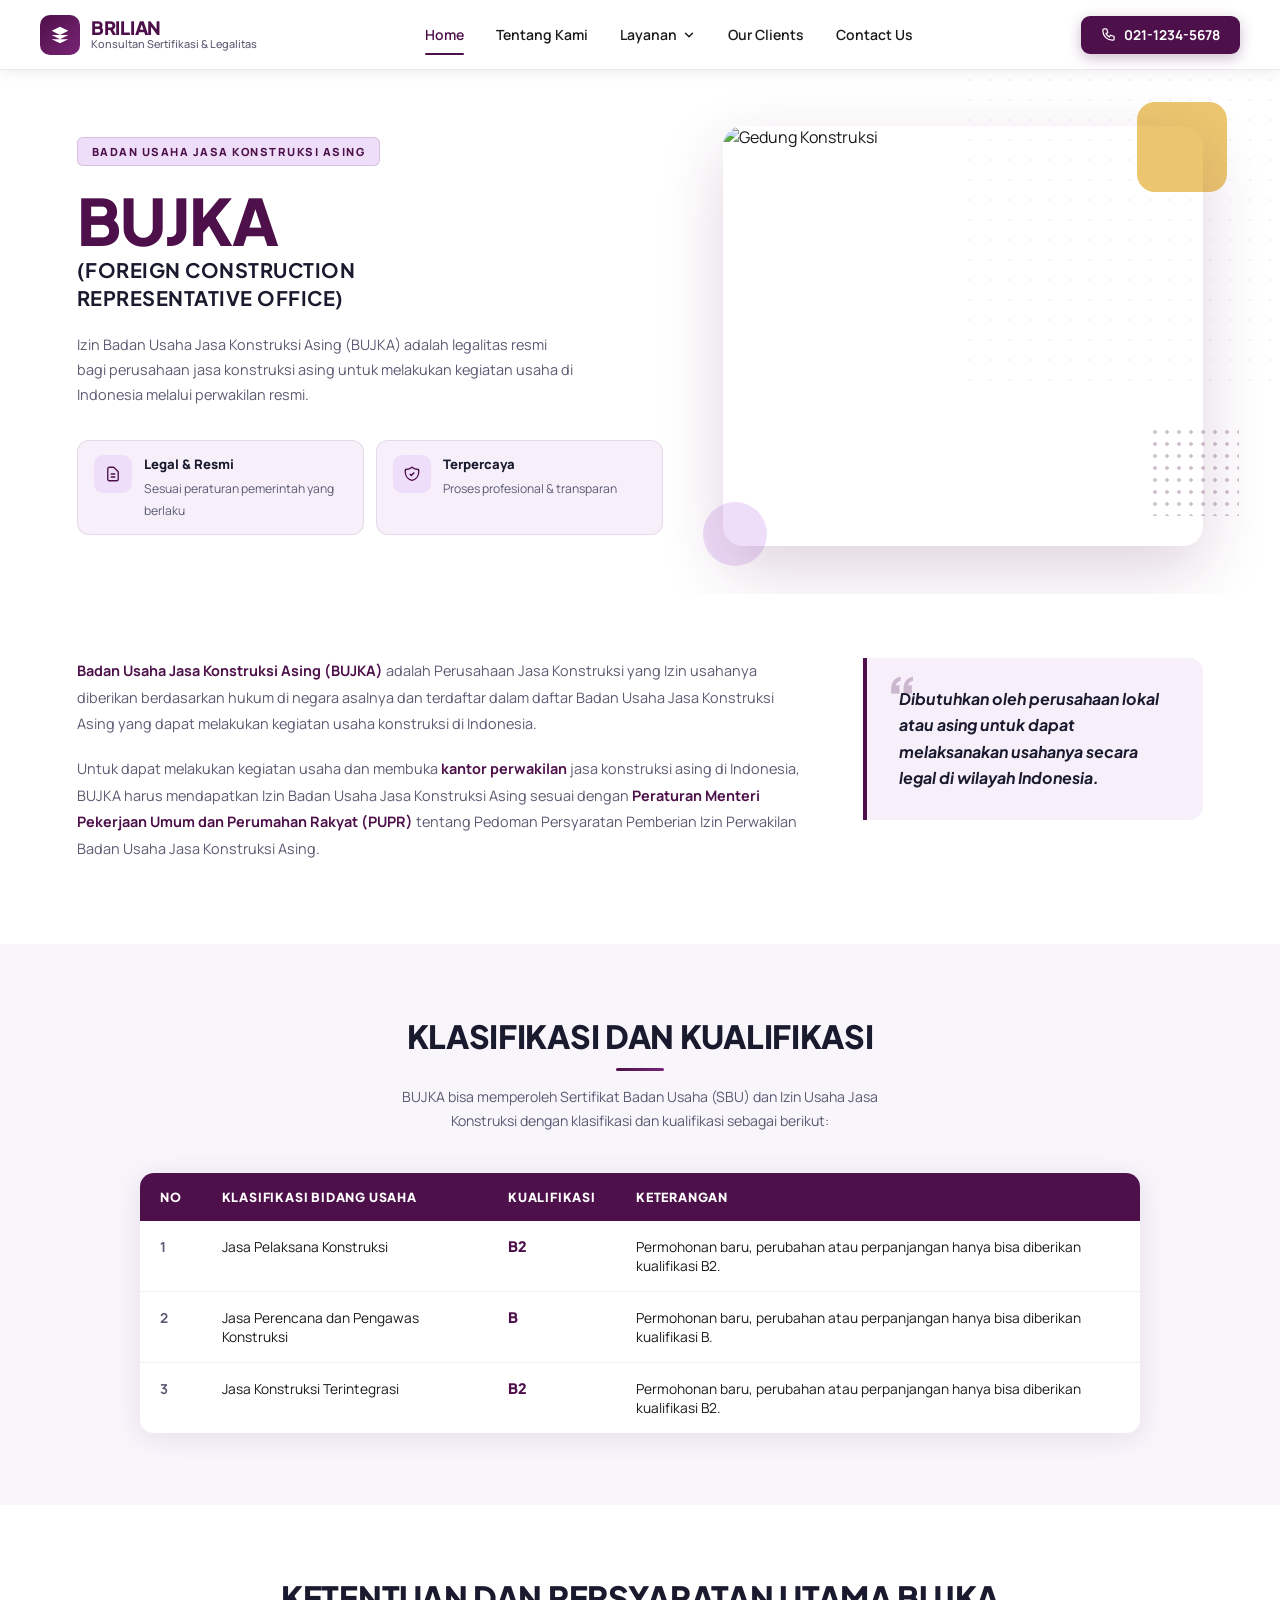
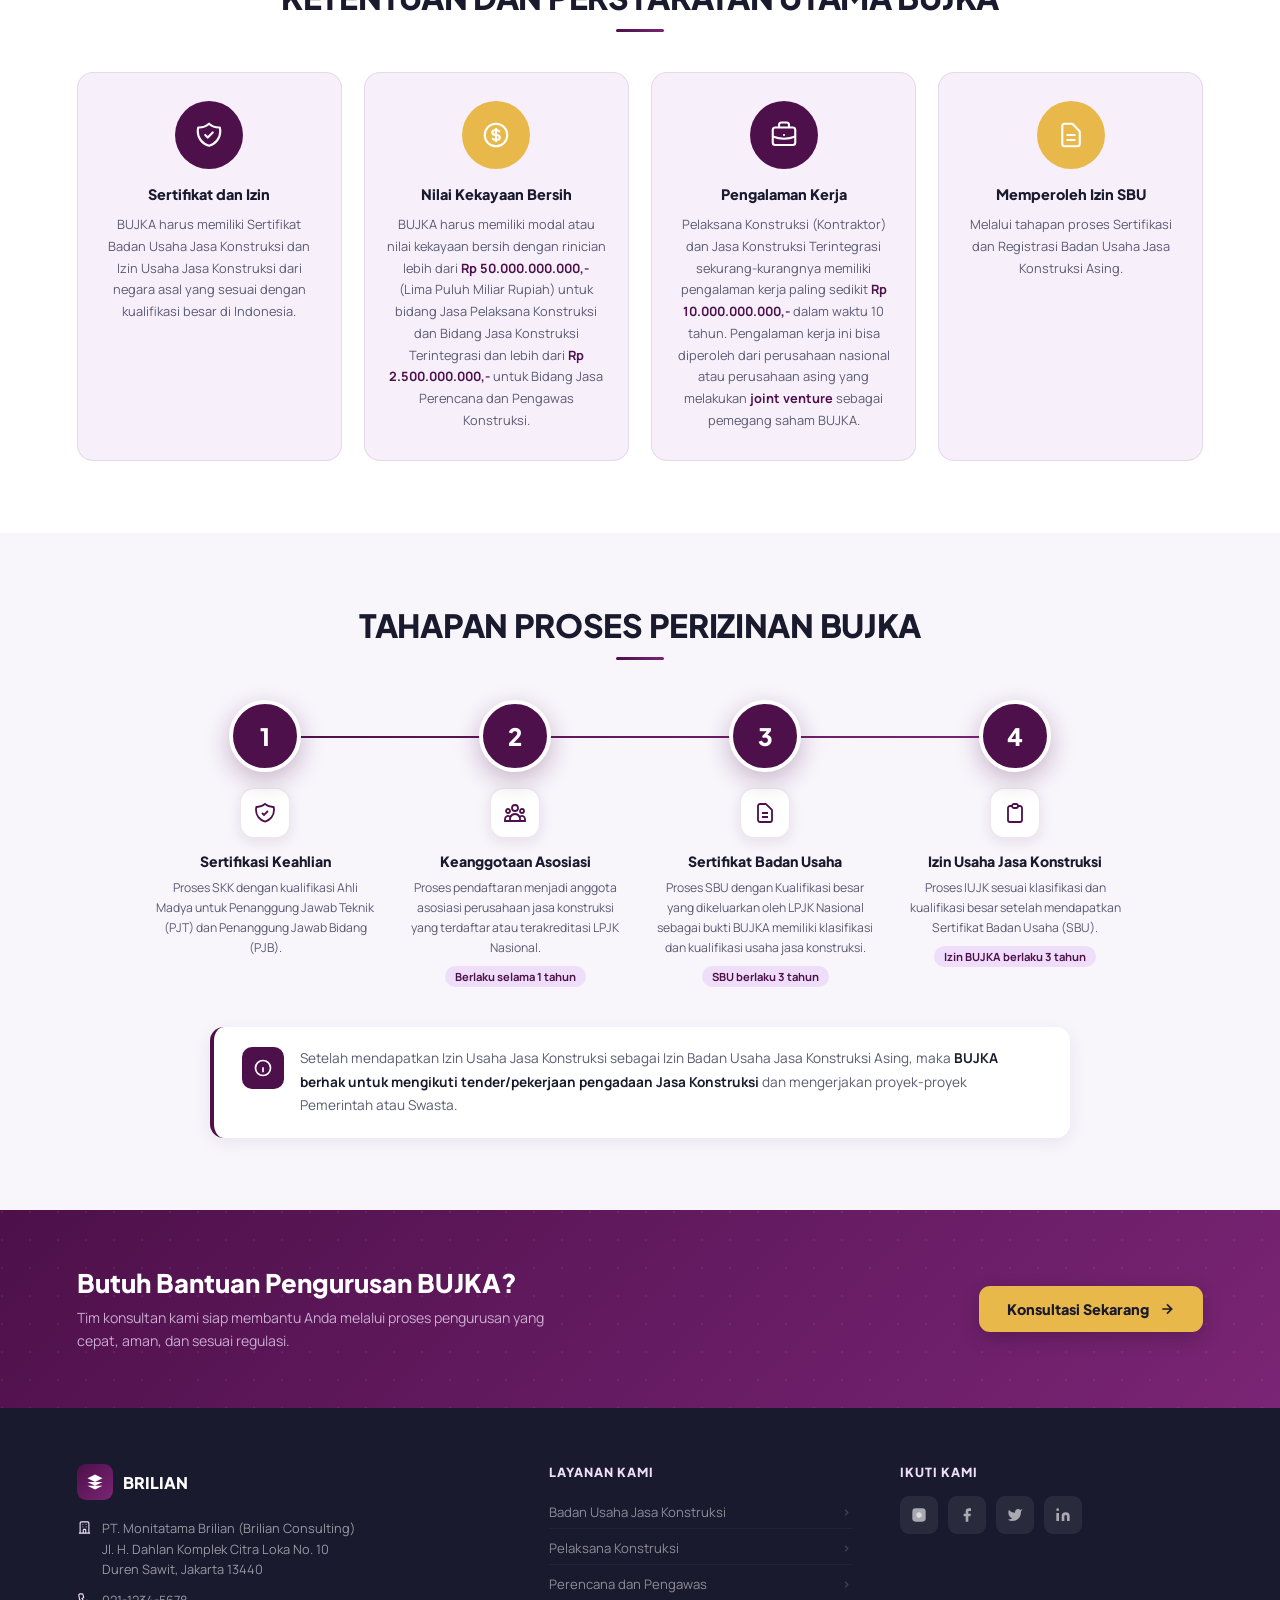
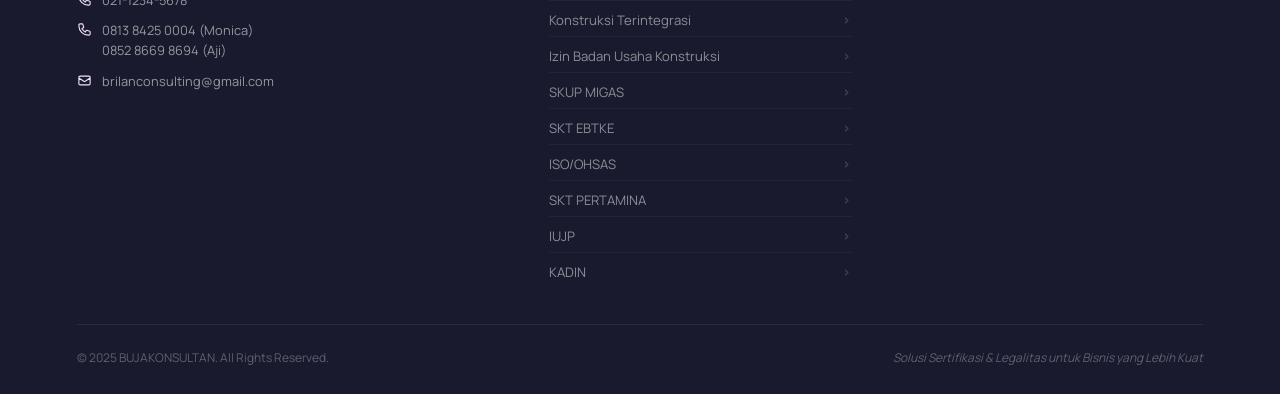
==== bujka.html @ ce4dc4f2 "update project" ====
<!DOCTYPE html>
<html lang="id">
<head>
<meta charset="UTF-8">
<meta name="viewport" content="width=device-width, initial-scale=1.0">
<title>BUJKA - Badan Usaha Jasa Konstruksi Asing | BRILIAN Consulting</title>
<link href="https://fonts.googleapis.com/css2?family=Plus+Jakarta+Sans:wght@400;500;600;700;800;900&family=Manrope:wght@400;500;600;700&display=swap" rel="stylesheet">
<style>
/* ══════════════════════════════════
   VARIABLES
══════════════════════════════════ */
:root {
  --p:        #4D104A;   /* primary dark purple */
  --p-mid:    #7A2575;
  --p-light:  #EFDEF9;
  --p-pale:   #F7F0FB;
  --gold:     #E8B84B;
  --gold-pale:#FBF3DC;
  --cream:    #FFF9EF;
  --white:    #FFFFFF;
  --dark:     #1A1535;
  --text:     #2D2D3D;
  --text-s:   #5A5A72;
  --border:   rgba(77,16,74,0.1);
  --bg:       #F8F5FB;
}

* { margin:0; padding:0; box-sizing:border-box; }
html { scroll-behavior:smooth; }
body {
  font-family: 'Manrope', sans-serif;
  color: var(--text);
  background: var(--white);
  overflow-x: hidden;
  padding-top: 70px;
}

/* ══════════════════════════════════
   BREADCRUMB
══════════════════════════════════ */
.breadcrumb {
  background: var(--bg);
  padding: 14px 6%;
  border-bottom: 1px solid var(--border);
}
.breadcrumb-inner {
  max-width: 1160px; margin: 0 auto;
  display: flex; align-items: center; gap: 8px;
  font-size: 0.8rem; font-weight: 600; color: var(--text-s);
}
.breadcrumb-inner a { color: var(--text-s); text-decoration: none; transition: color .2s; }
.breadcrumb-inner a:hover { color: var(--p); }
.breadcrumb-inner .bc-sep { opacity: .4; }
.breadcrumb-inner .bc-cur { color: var(--p); }
.breadcrumb-inner .bc-home svg {
  width:14px; height:14px; fill:none; stroke:currentColor; stroke-width:2;
  vertical-align:middle; margin-bottom:1px;
}

/* ══════════════════════════════════
   HERO
══════════════════════════════════ */
.hero {
  background: var(--white);
  padding: 56px 6% 48px;
  position: relative; overflow: hidden;
}

/* dot grid decoration */
.hero::before {
  content:'';
  position:absolute; top:0; right:0;
  width:320px; height:320px;
  background-image: radial-gradient(circle, var(--p-light) 1.5px, transparent 0);
  background-size: 20px 20px;
  opacity: .55;
  pointer-events:none;
}

.hero-inner {
  max-width: 1160px; margin: 0 auto;
  display: grid; grid-template-columns: 1fr 480px; gap: 60px; align-items: center;
}

/* LEFT */
.hero-left { animation: fadeUp .7s ease .1s both; }

.hero-badge {
  display: inline-flex; align-items: center; gap: 8px;
  background: var(--p-light); color: var(--p);
  padding: 6px 14px; border-radius: 6px;
  font-size: 0.7rem; font-weight: 800; letter-spacing: 1.5px;
  text-transform: uppercase; margin-bottom: 22px;
  border: 1px solid rgba(77,16,74,.15);
}

.hero-title {
  font-family: 'Plus Jakarta Sans', sans-serif;
  font-size: clamp(2.8rem, 5vw, 4rem);
  font-weight: 900;
  color: var(--p);
  line-height: 1;
  letter-spacing: -1px;
  margin-bottom: 4px;
}

.hero-subtitle {
  font-family: 'Plus Jakarta Sans', sans-serif;
  font-size: clamp(1rem, 2vw, 1.25rem);
  font-weight: 700;
  color: var(--dark);
  text-transform: uppercase;
  letter-spacing: .5px;
  line-height: 1.4;
  margin-bottom: 20px;
}

.hero-desc {
  color: var(--text-s);
  font-size: .9rem; line-height: 1.75;
  max-width: 500px; margin-bottom: 32px;
}

.hero-feats {
  display: grid; grid-template-columns: 1fr 1fr; gap: 12px;
}

.hero-feat {
  display: flex; align-items: flex-start; gap: 12px;
  background: var(--p-pale);
  border: 1px solid var(--border);
  border-radius: 12px;
  padding: 14px 16px;
}
.hero-feat-ico {
  width: 38px; height: 38px; flex-shrink: 0;
  background: var(--p-light); border-radius: 9px;
  display: flex; align-items: center; justify-content: center;
}
.hero-feat-ico svg { width:18px; height:18px; fill:none; stroke:var(--p); stroke-width:1.8; }
.hero-feat strong { display:block; font-size:.82rem; font-weight:800; color:var(--dark); margin-bottom:3px; }
.hero-feat span { font-size:.76rem; color:var(--text-s); line-height:1.5; }

/* RIGHT IMAGE */
.hero-right {
  position: relative;
  animation: fadeUp .7s ease .25s both;
}

.hero-img-wrap {
  border-radius: 20px; overflow: hidden;
  box-shadow: 0 24px 64px rgba(77,16,74,.18);
  position: relative; z-index: 1;
}
.hero-img-wrap img { width:100%; height:420px; object-fit:cover; display:block; }

/* decorative shapes */
.hero-deco-1 {
  position:absolute; top:-24px; right:-24px; z-index:0;
  width:90px; height:90px;
  background: var(--gold);
  border-radius: 18px;
  opacity:.8;
  animation: float1 5s ease-in-out infinite;
}
.hero-deco-2 {
  position:absolute; bottom:-20px; left:-20px; z-index:0;
  width:64px; height:64px;
  background: var(--p-light);
  border-radius: 50%;
  animation: float1 6s ease-in-out infinite .8s;
}
.hero-deco-dots {
  position:absolute; bottom:30px; right:-36px; z-index:2;
  width:90px; height:90px;
  background-image: radial-gradient(circle, var(--p) 2px, transparent 0);
  background-size:12px 12px;
  opacity:.25;
}

@keyframes float1 { 0%,100%{transform:translateY(0) rotate(0deg);} 50%{transform:translateY(-10px) rotate(4deg);} }
@keyframes fadeUp { from{opacity:0;transform:translateY(28px);} to{opacity:1;transform:translateY(0);} }

/* ══════════════════════════════════
   DESKRIPSI SECTION
══════════════════════════════════ */
.desc-section {
  background: var(--white);
  padding: 64px 6%;
}

.desc-inner {
  max-width: 1160px; margin: 0 auto;
  display: grid; grid-template-columns: 1fr 340px; gap: 60px; align-items: start;
}

.desc-text p { color:var(--text-s); font-size:.9rem; line-height:1.85; margin-bottom:18px; }
.desc-text p strong { color:var(--p); font-weight:700; }

.desc-quote {
  background: var(--p-pale);
  border-left: 4px solid var(--p);
  border-radius: 0 14px 14px 0;
  padding: 28px 28px 28px 32px;
  position: relative;
}
.desc-quote::before {
  content: '\201C';
  position: absolute; top:10px; left:18px;
  font-size:3.5rem; line-height:1;
  color: var(--p); opacity:.25;
  font-family:'Plus Jakarta Sans', sans-serif; font-weight:900;
}
.desc-quote p {
  font-family:'Plus Jakarta Sans', sans-serif;
  font-size:1rem; font-weight:700; color:var(--dark); line-height:1.65;
  font-style:italic;
}

/* ══════════════════════════════════
   TABLE SECTION
══════════════════════════════════ */
.table-section {
  background: var(--bg);
  padding: 72px 6%;
}

.section-head {
  text-align:center; margin-bottom:40px;
}
.section-head h2 {
  font-family:'Plus Jakarta Sans', sans-serif;
  font-size:clamp(1.5rem,3vw,2rem); font-weight:900;
  color:var(--dark); letter-spacing:-.3px; margin-bottom:12px;
}
.section-head .s-line {
  width:48px; height:3px;
  background:linear-gradient(to right, var(--p), var(--p-mid));
  border-radius:2px; margin:0 auto 14px;
}
.section-head p { color:var(--text-s); font-size:.88rem; line-height:1.7; max-width:540px; margin:0 auto; }

.table-wrap {
  max-width: 1000px; margin: 0 auto;
  border-radius: 14px; overflow: hidden;
  box-shadow: 0 4px 28px rgba(77,16,74,.1);
}

table { width:100%; border-collapse:collapse; background:white; }
thead tr { background: var(--p); }
thead th {
  padding:16px 20px; text-align:left;
  font-family:'Plus Jakarta Sans', sans-serif;
  font-size:.78rem; font-weight:800;
  color:white; letter-spacing:.8px; text-transform:uppercase;
}
tbody tr { border-bottom:1px solid rgba(77,16,74,.06); }
tbody tr:last-child { border-bottom:none; }
tbody tr:hover { background: var(--p-pale); }
tbody td { padding:16px 20px; font-size:.86rem; color:var(--text); vertical-align:top; }
tbody td:first-child { font-weight:700; color:var(--text-s); width:50px; }
tbody td:nth-child(3) {
  font-family:'Plus Jakarta Sans', sans-serif;
  font-weight:800; color:var(--p); font-size:.9rem;
}

/* ══════════════════════════════════
   KETENTUAN CARDS
══════════════════════════════════ */
.ketentuan-section {
  background: var(--white);
  padding: 72px 6%;
}

.ket-grid {
  max-width: 1160px; margin: 40px auto 0;
  display: grid; grid-template-columns: repeat(4,1fr); gap: 22px;
}

.ket-card {
  background: var(--p-pale);
  border: 1px solid var(--border);
  border-radius: 16px;
  padding: 28px 22px;
  text-align: center;
  transition: all .3s;
}
.ket-card:hover { transform:translateY(-6px); box-shadow:0 16px 40px rgba(77,16,74,.12); border-color:var(--p); }

.ket-ico-wrap {
  width: 68px; height: 68px; margin: 0 auto 16px;
  border-radius: 50%;
  display: flex; align-items: center; justify-content: center;
}
.ket-ico-wrap.purple { background: var(--p); }
.ket-ico-wrap.gold   { background: var(--gold); }
.ket-ico-wrap svg { width:30px; height:30px; fill:none; stroke:white; stroke-width:1.7; stroke-linecap:round; stroke-linejoin:round; }

.ket-card h3 {
  font-family:'Plus Jakarta Sans', sans-serif;
  font-size:.9rem; font-weight:800; color:var(--dark); margin-bottom:10px; line-height:1.3;
}
.ket-card p { font-size:.8rem; color:var(--text-s); line-height:1.7; }
.ket-card strong { color:var(--p); }

/* ══════════════════════════════════
   PROSES / STEPS
══════════════════════════════════ */
.proses-section {
  background: var(--bg);
  padding: 72px 6%;
}

.steps-wrap {
  max-width: 1000px; margin: 40px auto 0;
  display: grid; grid-template-columns: repeat(4,1fr); gap: 0;
  position: relative;
}

/* connector line */
.steps-wrap::before {
  content:'';
  position:absolute;
  top:36px; left:12.5%; right:12.5%;
  height:2px;
  background: linear-gradient(to right, var(--p) 0%, var(--p-mid) 100%);
  z-index:0;
}

.step {
  text-align:center; padding:0 16px;
  position:relative; z-index:1;
}

.step-num {
  width:72px; height:72px; margin:0 auto 16px;
  border-radius:50%;
  background: var(--p);
  display:flex; align-items:center; justify-content:center;
  font-family:'Plus Jakarta Sans', sans-serif;
  font-size:1.5rem; font-weight:900; color:white;
  box-shadow:0 8px 24px rgba(77,16,74,.28);
  border:4px solid white;
  position:relative;
}

.step-ico {
  width:50px; height:50px; margin:0 auto 14px;
  background:white;
  border-radius:14px;
  display:flex; align-items:center; justify-content:center;
  box-shadow:0 4px 14px rgba(77,16,74,.1);
  border:1px solid var(--border);
}
.step-ico svg { width:24px; height:24px; fill:none; stroke:var(--p); stroke-width:1.8; }

.step h3 {
  font-family:'Plus Jakarta Sans', sans-serif;
  font-size:.88rem; font-weight:800; color:var(--dark); margin-bottom:8px;
}
.step p { font-size:.76rem; color:var(--text-s); line-height:1.65; }
.step .step-dur {
  display:inline-block; margin-top:8px;
  background:var(--p-light); color:var(--p);
  padding:3px 10px; border-radius:20px;
  font-size:.7rem; font-weight:700;
}

/* result note */
.proses-note {
  max-width:860px; margin:40px auto 0;
  background:white;
  border-radius:14px;
  padding:20px 28px;
  display:flex; align-items:flex-start; gap:16px;
  border-left:4px solid var(--p);
  box-shadow:0 4px 18px rgba(77,16,74,.07);
}
.proses-note-ico {
  width:42px; height:42px; flex-shrink:0;
  background:var(--p); border-radius:10px;
  display:flex; align-items:center; justify-content:center;
}
.proses-note-ico svg { width:20px; height:20px; fill:none; stroke:white; stroke-width:2; }
.proses-note p { font-size:.85rem; color:var(--text-s); line-height:1.75; }
.proses-note p strong { color:var(--dark); font-weight:700; }

/* ══════════════════════════════════
   CTA BANNER
══════════════════════════════════ */
.cta-section {
  background: linear-gradient(135deg, var(--p) 0%, var(--p-mid) 100%);
  padding: 56px 6%;
  position:relative; overflow:hidden;
}
.cta-section::before {
  content:''; position:absolute; inset:0;
  background-image:radial-gradient(circle at 2px 2px, rgba(255,255,255,.06) 1px, transparent 0);
  background-size:28px 28px;
  pointer-events:none;
}
.cta-inner {
  max-width:1160px; margin:0 auto;
  display:flex; align-items:center; justify-content:space-between; gap:32px;
  position:relative; z-index:1;
}
.cta-text h2 {
  font-family:'Plus Jakarta Sans', sans-serif;
  font-size:clamp(1.2rem,2.5vw,1.6rem); font-weight:900;
  color:white; margin-bottom:8px;
}
.cta-text p { color:rgba(239,222,249,.75); font-size:.88rem; line-height:1.6; max-width:500px; }
.cta-btn {
  display:inline-flex; align-items:center; gap:10px; flex-shrink:0;
  background:var(--gold); color:var(--dark);
  padding:14px 28px; border-radius:11px;
  font-family:'Plus Jakarta Sans', sans-serif;
  font-weight:800; font-size:.9rem;
  box-shadow:0 6px 20px rgba(0,0,0,.2);
  text-decoration:none;
  transition:all .25s;
  white-space:nowrap;
}
.cta-btn svg { width:16px; height:16px; fill:none; stroke:currentColor; stroke-width:2.5; }
.cta-btn:hover { transform:translateY(-2px); box-shadow:0 10px 28px rgba(0,0,0,.28); }

/* ══════════════════════════════════
   FOOTER
══════════════════════════════════ */
footer {
  background: var(--dark);
  padding: 56px 6% 28px;
}
.footer-inner {
  max-width:1160px; margin:0 auto;
  display:grid; grid-template-columns:1.4fr 1fr 1fr; gap:48px;
  padding-bottom:36px;
  border-bottom:1px solid rgba(255,255,255,.08);
}

.ft-brand {}
.ft-brand .ft-logo {
  display:flex; align-items:center; gap:10px;
  text-decoration:none; margin-bottom:18px;
}
.ft-logo-ico {
  width:36px; height:36px;
  background:linear-gradient(135deg, var(--p), var(--p-mid));
  border-radius:9px; display:flex; align-items:center; justify-content:center;
}
.ft-logo-ico svg { width:18px; height:18px; fill:white; }
.ft-logo-name { font-family:'Plus Jakarta Sans', sans-serif; font-weight:800; font-size:1rem; color:white; }

.ft-contact { display:flex; flex-direction:column; gap:10px; }
.ft-contact-item { display:flex; align-items:flex-start; gap:10px; }
.ft-contact-item svg { width:15px; height:15px; fill:none; stroke:var(--p-light); stroke-width:1.8; flex-shrink:0; margin-top:2px; }
.ft-contact-item span { color:rgba(255,255,255,.55); font-size:.8rem; line-height:1.6; }

.ft-col h4 {
  font-family:'Plus Jakarta Sans', sans-serif;
  font-size:.78rem; font-weight:800; color:var(--p-light);
  text-transform:uppercase; letter-spacing:1px; margin-bottom:16px;
}
.ft-links { display:flex; flex-direction:column; gap:3px; }
.ft-links a {
  display:flex; align-items:center; justify-content:space-between;
  padding:7px 0; color:rgba(255,255,255,.5);
  text-decoration:none; font-size:.82rem;
  border-bottom:1px solid rgba(255,255,255,.04);
  transition:color .18s;
}
.ft-links a:last-child { border-bottom:none; }
.ft-links a:hover { color:var(--p-light); }
.ft-links a svg { width:11px; height:11px; fill:none; stroke:currentColor; stroke-width:2.5; opacity:.35; }

.ft-social { display:flex; gap:10px; margin-top:16px; }
.ft-social a {
  width:38px; height:38px; border-radius:9px;
  background:rgba(255,255,255,.07);
  display:flex; align-items:center; justify-content:center;
  text-decoration:none; transition:background .2s;
}
.ft-social a:hover { background:var(--p); }
.ft-social a svg { width:16px; height:16px; fill:rgba(255,255,255,.6); }

.footer-bottom {
  max-width:1160px; margin:24px auto 0;
  display:flex; align-items:center; justify-content:space-between; gap:16px;
}
.footer-bottom p { color:rgba(255,255,255,.3); font-size:.75rem; }
.footer-bottom span { color:rgba(255,255,255,.3); font-size:.75rem; font-style:italic; }

/* ══════════════════════════════════
   SCROLL REVEAL
══════════════════════════════════ */
.reveal {
  opacity:0; transform:translateY(24px);
  transition:all .7s cubic-bezier(.22,1,.36,1);
}
.reveal.visible { opacity:1; transform:translateY(0); }
.rv-d1 { transition-delay:.1s; }
.rv-d2 { transition-delay:.2s; }
.rv-d3 { transition-delay:.3s; }
.rv-d4 { transition-delay:.4s; }

/* ══════════════════════════════════
   RESPONSIVE
══════════════════════════════════ */
@media (max-width:1024px) {
  .hero-inner { grid-template-columns:1fr 380px; gap:40px; }
  .ket-grid   { grid-template-columns:repeat(2,1fr); }
  .steps-wrap { grid-template-columns:repeat(2,1fr); gap:32px; }
  .steps-wrap::before { display:none; }
}

@media (max-width:768px) {
  body { padding-top:62px; }
  .hero-inner    { grid-template-columns:1fr; }
  .hero-right    { display:none; }
  .desc-inner    { grid-template-columns:1fr; }
  .cta-inner     { flex-direction:column; text-align:center; }
  .cta-text p    { max-width:100%; }
  .footer-inner  { grid-template-columns:1fr; gap:32px; }
  .footer-bottom { flex-direction:column; text-align:center; }
  thead th:last-child,
  tbody td:last-child { display:none; }
}

@media (max-width:540px) {
  .ket-grid    { grid-template-columns:1fr; }
  .steps-wrap  { grid-template-columns:1fr; }
  .hero-feats  { grid-template-columns:1fr; }
}
</style>
</head>
<body>

<!-- NAVBAR (injected) -->
<div id="navbar"></div>

<!-- ═══════════════════
     BREADCRUMB
═══════════════════ -->
<!-- <div class="breadcrumb">
  <div class="breadcrumb-inner">
    <a href="index.html" class="bc-home">
      <svg viewBox="0 0 24 24"><path d="M3 9l9-7 9 7v11a2 2 0 01-2 2H5a2 2 0 01-2-2z"/><polyline points="9,22 9,12 15,12 15,22"/></svg>
    </a>
    <span class="bc-sep">›</span>
    <a href="">Layanan</a>
    <span class="bc-sep">›</span>
    <span class="bc-cur">Bujka</span>
  </div>
</div> -->

<!-- ═══════════════════
     HERO
═══════════════════ -->
<section class="hero">
  <div class="hero-inner">
    <div class="hero-left">
      <div class="hero-badge">Badan Usaha Jasa Konstruksi Asing</div>
      <div class="hero-title">BUJKA</div>
      <div class="hero-subtitle">(Foreign Construction<br>Representative Office)</div>
      <p class="hero-desc">Izin Badan Usaha Jasa Konstruksi Asing (BUJKA) adalah legalitas resmi bagi perusahaan jasa konstruksi asing untuk melakukan kegiatan usaha di Indonesia melalui perwakilan resmi.</p>
      <div class="hero-feats">
        <div class="hero-feat">
          <div class="hero-feat-ico">
            <svg viewBox="0 0 24 24"><path d="M9 12h6m-6 4h6m2 5H7a2 2 0 01-2-2V5a2 2 0 012-2h5.586a1 1 0 01.707.293l5.414 5.414a1 1 0 01.293.707V19a2 2 0 01-2 2z"/></svg>
          </div>
          <div>
            <strong>Legal &amp; Resmi</strong>
            <span>Sesuai peraturan pemerintah yang berlaku</span>
          </div>
        </div>
        <div class="hero-feat">
          <div class="hero-feat-ico">
            <svg viewBox="0 0 24 24"><path d="M9 12l2 2 4-4m5.618-4.016A11.955 11.955 0 0112 2.944a11.955 11.955 0 01-8.618 3.04A12.02 12.02 0 003 9c0 5.591 3.824 10.29 9 11.622 5.176-1.332 9-6.03 9-11.622 0-1.042-.133-2.052-.382-3.016z"/></svg>
          </div>
          <div>
            <strong>Terpercaya</strong>
            <span>Proses profesional &amp; transparan</span>
          </div>
        </div>
      </div>
    </div>

    <div class="hero-right">
      <div class="hero-deco-1"></div>
      <div class="hero-deco-2"></div>
      <div class="hero-img-wrap">
        <img src="https://images.unsplash.com/photo-1486325212027-8081e485255e?w=900&auto=format&fit=crop&q=80" alt="Gedung Konstruksi">
      </div>
      <div class="hero-deco-dots"></div>
    </div>
  </div>
</section>

<!-- ═══════════════════
     DESKRIPSI
═══════════════════ -->
<section class="desc-section">
  <div class="desc-inner reveal">
    <div class="desc-text">
      <p><strong>Badan Usaha Jasa Konstruksi Asing (BUJKA)</strong> adalah Perusahaan Jasa Konstruksi yang Izin usahanya diberikan berdasarkan hukum di negara asalnya dan terdaftar dalam daftar Badan Usaha Jasa Konstruksi Asing yang dapat melakukan kegiatan usaha konstruksi di Indonesia.</p>
      <p>Untuk dapat melakukan kegiatan usaha dan membuka <strong>kantor perwakilan</strong> jasa konstruksi asing di Indonesia, BUJKA harus mendapatkan Izin Badan Usaha Jasa Konstruksi Asing sesuai dengan <strong>Peraturan Menteri Pekerjaan Umum dan Perumahan Rakyat (PUPR)</strong> tentang Pedoman Persyaratan Pemberian Izin Perwakilan Badan Usaha Jasa Konstruksi Asing.</p>
    </div>
    <div class="desc-quote reveal rv-d2">
      <p>Dibutuhkan oleh perusahaan lokal atau asing untuk dapat melaksanakan usahanya secara legal di wilayah Indonesia.</p>
    </div>
  </div>
</section>

<!-- ═══════════════════
     TABEL KLASIFIKASI
═══════════════════ -->
<section class="table-section">
  <div class="section-head reveal">
    <h2>KLASIFIKASI DAN KUALIFIKASI</h2>
    <div class="s-line"></div>
    <p>BUJKA bisa memperoleh Sertifikat Badan Usaha (SBU) dan Izin Usaha Jasa Konstruksi dengan klasifikasi dan kualifikasi sebagai berikut:</p>
  </div>
  <div class="table-wrap reveal rv-d1">
    <table>
      <thead>
        <tr>
          <th>No</th>
          <th>Klasifikasi Bidang Usaha</th>
          <th>Kualifikasi</th>
          <th>Keterangan</th>
        </tr>
      </thead>
      <tbody>
        <tr>
          <td>1</td>
          <td>Jasa Pelaksana Konstruksi</td>
          <td>B2</td>
          <td>Permohonan baru, perubahan atau perpanjangan hanya bisa diberikan kualifikasi B2.</td>
        </tr>
        <tr>
          <td>2</td>
          <td>Jasa Perencana dan Pengawas Konstruksi</td>
          <td>B</td>
          <td>Permohonan baru, perubahan atau perpanjangan hanya bisa diberikan kualifikasi B.</td>
        </tr>
        <tr>
          <td>3</td>
          <td>Jasa Konstruksi Terintegrasi</td>
          <td>B2</td>
          <td>Permohonan baru, perubahan atau perpanjangan hanya bisa diberikan kualifikasi B2.</td>
        </tr>
      </tbody>
    </table>
  </div>
</section>

<!-- ═══════════════════
     KETENTUAN
═══════════════════ -->
<section class="ketentuan-section">
  <div class="section-head reveal">
    <h2>KETENTUAN DAN PERSYARATAN UTAMA BUJKA</h2>
    <div class="s-line"></div>
  </div>
  <div class="ket-grid">
    <div class="ket-card reveal rv-d1">
      <div class="ket-ico-wrap purple">
        <svg viewBox="0 0 24 24"><path d="M9 12l2 2 4-4m5.618-4.016A11.955 11.955 0 0112 2.944a11.955 11.955 0 01-8.618 3.04A12.02 12.02 0 003 9c0 5.591 3.824 10.29 9 11.622 5.176-1.332 9-6.03 9-11.622 0-1.042-.133-2.052-.382-3.016z"/></svg>
      </div>
      <h3>Sertifikat dan Izin</h3>
      <p>BUJKA harus memiliki Sertifikat Badan Usaha Jasa Konstruksi dan Izin Usaha Jasa Konstruksi dari negara asal yang sesuai dengan kualifikasi besar di Indonesia.</p>
    </div>
    <div class="ket-card reveal rv-d2">
      <div class="ket-ico-wrap gold">
        <svg viewBox="0 0 24 24"><path d="M12 8c-1.657 0-3 .895-3 2s1.343 2 3 2 3 .895 3 2-1.343 2-3 2m0-8c1.11 0 2.08.402 2.599 1M12 8V7m0 1v8m0 0v1m0-1c-1.11 0-2.08-.402-2.599-1M21 12a9 9 0 11-18 0 9 9 0 0118 0z"/></svg>
      </div>
      <h3>Nilai Kekayaan Bersih</h3>
      <p>BUJKA harus memiliki modal atau nilai kekayaan bersih dengan rinician lebih dari <strong>Rp 50.000.000.000,-</strong> (Lima Puluh Miliar Rupiah) untuk bidang Jasa Pelaksana Konstruksi dan Bidang Jasa Konstruksi Terintegrasi dan lebih dari <strong>Rp 2.500.000.000,-</strong> untuk Bidang Jasa Perencana dan Pengawas Konstruksi.</p>
    </div>
    <div class="ket-card reveal rv-d3">
      <div class="ket-ico-wrap purple">
        <svg viewBox="0 0 24 24"><path d="M21 13.255A23.931 23.931 0 0112 15c-3.183 0-6.22-.62-9-1.745M16 6V4a2 2 0 00-2-2h-4a2 2 0 00-2 2v2m4 6h.01M5 20h14a2 2 0 002-2V8a2 2 0 00-2-2H5a2 2 0 00-2 2v10a2 2 0 002 2z"/></svg>
      </div>
      <h3>Pengalaman Kerja</h3>
      <p>Pelaksana Konstruksi (Kontraktor) dan Jasa Konstruksi Terintegrasi sekurang-kurangnya memiliki pengalaman kerja paling sedikit <strong>Rp 10.000.000.000,-</strong> dalam waktu 10 tahun. Pengalaman kerja ini bisa diperoleh dari perusahaan nasional atau perusahaan asing yang melakukan <strong>joint venture</strong> sebagai pemegang saham BUJKA.</p>
    </div>
    <div class="ket-card reveal rv-d4">
      <div class="ket-ico-wrap gold">
        <svg viewBox="0 0 24 24"><path d="M9 12h6m-6 4h6m2 5H7a2 2 0 01-2-2V5a2 2 0 012-2h5.586a1 1 0 01.707.293l5.414 5.414a1 1 0 01.293.707V19a2 2 0 01-2 2z"/></svg>
      </div>
      <h3>Memperoleh Izin SBU</h3>
      <p>Melalui tahapan proses Sertifikasi dan Registrasi Badan Usaha Jasa Konstruksi Asing.</p>
    </div>
  </div>
</section>

<!-- ═══════════════════
     TAHAPAN PROSES
═══════════════════ -->
<section class="proses-section">
  <div class="section-head reveal">
    <h2>TAHAPAN PROSES PERIZINAN BUJKA</h2>
    <div class="s-line"></div>
  </div>

  <div class="steps-wrap">
    <div class="step reveal rv-d1">
      <div class="step-num">1</div>
      <div class="step-ico">
        <svg viewBox="0 0 24 24"><path d="M9 12l2 2 4-4m5.618-4.016A11.955 11.955 0 0112 2.944a11.955 11.955 0 01-8.618 3.04A12.02 12.02 0 003 9c0 5.591 3.824 10.29 9 11.622 5.176-1.332 9-6.03 9-11.622 0-1.042-.133-2.052-.382-3.016z"/></svg>
      </div>
      <h3>Sertifikasi Keahlian</h3>
      <p>Proses SKK dengan kualifikasi Ahli Madya untuk Penanggung Jawab Teknik (PJT) dan Penanggung Jawab Bidang (PJB).</p>
    </div>
    <div class="step reveal rv-d2">
      <div class="step-num">2</div>
      <div class="step-ico">
        <svg viewBox="0 0 24 24"><path d="M17 20h5v-2a3 3 0 00-5.356-1.857M17 20H7m10 0v-2c0-.656-.126-1.283-.356-1.857M7 20H2v-2a3 3 0 015.356-1.857M7 20v-2c0-.656.126-1.283.356-1.857m0 0a5.002 5.002 0 019.288 0M15 7a3 3 0 11-6 0 3 3 0 016 0zm6 3a2 2 0 11-4 0 2 2 0 014 0zM7 10a2 2 0 11-4 0 2 2 0 014 0z"/></svg>
      </div>
      <h3>Keanggotaan Asosiasi</h3>
      <p>Proses pendaftaran menjadi anggota asosiasi perusahaan jasa konstruksi yang terdaftar atau terakreditasi LPJK Nasional.</p>
      <span class="step-dur">Berlaku selama 1 tahun</span>
    </div>
    <div class="step reveal rv-d3">
      <div class="step-num">3</div>
      <div class="step-ico">
        <svg viewBox="0 0 24 24"><path d="M9 12h6m-6 4h6m2 5H7a2 2 0 01-2-2V5a2 2 0 012-2h5.586a1 1 0 01.707.293l5.414 5.414a1 1 0 01.293.707V19a2 2 0 01-2 2z"/></svg>
      </div>
      <h3>Sertifikat Badan Usaha</h3>
      <p>Proses SBU dengan Kualifikasi besar yang dikeluarkan oleh LPJK Nasional sebagai bukti BUJKA memiliki klasifikasi dan kualifikasi usaha jasa konstruksi.</p>
      <span class="step-dur">SBU berlaku 3 tahun</span>
    </div>
    <div class="step reveal rv-d4">
      <div class="step-num">4</div>
      <div class="step-ico">
        <svg viewBox="0 0 24 24"><path d="M9 5H7a2 2 0 00-2 2v12a2 2 0 002 2h10a2 2 0 002-2V7a2 2 0 00-2-2h-2M9 5a2 2 0 002 2h2a2 2 0 002-2M9 5a2 2 0 012-2h2a2 2 0 012 2"/></svg>
      </div>
      <h3>Izin Usaha Jasa Konstruksi</h3>
      <p>Proses IUJK sesuai klasifikasi dan kualifikasi besar setelah mendapatkan Sertifikat Badan Usaha (SBU).</p>
      <span class="step-dur">Izin BUJKA berlaku 3 tahun</span>
    </div>
  </div>

  <div class="proses-note reveal">
    <div class="proses-note-ico">
      <svg viewBox="0 0 24 24"><path d="M13 16h-1v-4h-1m1-4h.01M21 12a9 9 0 11-18 0 9 9 0 0118 0z"/></svg>
    </div>
    <p>Setelah mendapatkan Izin Usaha Jasa Konstruksi sebagai Izin Badan Usaha Jasa Konstruksi Asing, maka <strong>BUJKA berhak untuk mengikuti tender/pekerjaan pengadaan Jasa Konstruksi</strong> dan mengerjakan proyek-proyek Pemerintah atau Swasta.</p>
  </div>
</section>

<!-- ═══════════════════
     CTA BANNER
═══════════════════ -->
<section class="cta-section">
  <div class="cta-inner">
    <div class="cta-text">
      <h2>Butuh Bantuan Pengurusan BUJKA?</h2>
      <p>Tim konsultan kami siap membantu Anda melalui proses pengurusan yang cepat, aman, dan sesuai regulasi.</p>
    </div>
    <a href="#" class="cta-btn">
      Konsultasi Sekarang
      <svg viewBox="0 0 24 24"><path d="M5 12h14M12 5l7 7-7 7"/></svg>
    </a>
  </div>
</section>

<!-- ═══════════════════
     FOOTER
═══════════════════ -->
<footer>
  <div class="footer-inner">

    <div class="ft-brand">
      <a href="index.html" class="ft-logo">
        <div class="ft-logo-ico">
          <svg viewBox="0 0 24 24"><path d="M12 2L2 7l10 5 10-5-10-5zM2 17l10 5 10-5M2 12l10 5 10-5"/></svg>
        </div>
        <span class="ft-logo-name">BRILIAN</span>
      </a>
      <div class="ft-contact">
        <div class="ft-contact-item">
          <svg viewBox="0 0 24 24"><path d="M19 21V5a2 2 0 00-2-2H7a2 2 0 00-2 2v16m14 0h2m-2 0h-5m-9 0H3m2 0h5M9 7h1m-1 4h1m4-4h1m-1 4h1m-5 10v-5a1 1 0 011-1h2a1 1 0 011 1v5m-4 0h4"/></svg>
          <span>PT. Monitatama Brilian (Brilian Consulting)<br>Jl. H. Dahlan Komplek Citra Loka No. 10<br>Duren Sawit, Jakarta 13440</span>
        </div>
        <div class="ft-contact-item">
          <svg viewBox="0 0 24 24"><path d="M3 5a2 2 0 012-2h3.28a1 1 0 01.948.684l1.498 4.493a1 1 0 01-.502 1.21l-2.257 1.13a11.042 11.042 0 005.516 5.516l1.13-2.257a1 1 0 011.21-.502l4.493 1.498a1 1 0 01.684.949V19a2 2 0 01-2 2h-1C9.716 21 3 14.284 3 6V5z"/></svg>
          <span>021-1234-5678</span>
        </div>
        <div class="ft-contact-item">
          <svg viewBox="0 0 24 24"><path d="M3 5a2 2 0 012-2h3.28a1 1 0 01.948.684l1.498 4.493a1 1 0 01-.502 1.21l-2.257 1.13a11.042 11.042 0 005.516 5.516l1.13-2.257a1 1 0 011.21-.502l4.493 1.498a1 1 0 01.684.949V19a2 2 0 01-2 2h-1C9.716 21 3 14.284 3 6V5z"/></svg>
          <span>0813 8425 0004 (Monica)<br>0852 8669 8694 (Aji)</span>
        </div>
        <div class="ft-contact-item">
          <svg viewBox="0 0 24 24"><path d="M3 8l7.89 5.26a2 2 0 002.22 0L21 8M5 19h14a2 2 0 002-2V7a2 2 0 00-2-2H5a2 2 0 00-2 2v10a2 2 0 002 2z"/></svg>
          <span>brilanconsulting@gmail.com</span>
        </div>
      </div>
    </div>

    <div class="ft-col">
      <h4>Layanan Kami</h4>
      <div class="ft-links">
        <a href="#">Badan Usaha Jasa Konstruksi <svg viewBox="0 0 24 24"><polyline points="9 18 15 12 9 6"/></svg></a>
        <a href="#">Pelaksana Konstruksi <svg viewBox="0 0 24 24"><polyline points="9 18 15 12 9 6"/></svg></a>
        <a href="#">Perencana dan Pengawas <svg viewBox="0 0 24 24"><polyline points="9 18 15 12 9 6"/></svg></a>
        <a href="#">Konstruksi Terintegrasi <svg viewBox="0 0 24 24"><polyline points="9 18 15 12 9 6"/></svg></a>
        <a href="#">Izin Badan Usaha Konstruksi <svg viewBox="0 0 24 24"><polyline points="9 18 15 12 9 6"/></svg></a>
        <a href="#">SKUP MIGAS <svg viewBox="0 0 24 24"><polyline points="9 18 15 12 9 6"/></svg></a>
        <a href="#">SKT EBTKE <svg viewBox="0 0 24 24"><polyline points="9 18 15 12 9 6"/></svg></a>
        <a href="#">ISO/OHSAS <svg viewBox="0 0 24 24"><polyline points="9 18 15 12 9 6"/></svg></a>
        <a href="#">SKT PERTAMINA <svg viewBox="0 0 24 24"><polyline points="9 18 15 12 9 6"/></svg></a>
        <a href="iujp.html">IUJP <svg viewBox="0 0 24 24"><polyline points="9 18 15 12 9 6"/></svg></a>
        <a href="#">KADIN <svg viewBox="0 0 24 24"><polyline points="9 18 15 12 9 6"/></svg></a>
      </div>
    </div>

    <div class="ft-col">
      <h4>Ikuti Kami</h4>
      <div class="ft-social">
        <!-- Instagram -->
        <a href="#" aria-label="Instagram">
          <svg viewBox="0 0 24 24"><rect x="2" y="2" width="20" height="20" rx="5" ry="5"/><path d="M16 11.37A4 4 0 1112.63 8 4 4 0 0116 11.37z"/><line x1="17.5" y1="6.5" x2="17.51" y2="6.5"/></svg>
        </a>
        <!-- Facebook -->
        <a href="#" aria-label="Facebook">
          <svg viewBox="0 0 24 24"><path d="M18 2h-3a5 5 0 00-5 5v3H7v4h3v8h4v-8h3l1-4h-4V7a1 1 0 011-1h3z"/></svg>
        </a>
        <!-- Twitter/X -->
        <a href="#" aria-label="Twitter">
          <svg viewBox="0 0 24 24"><path d="M23 3a10.9 10.9 0 01-3.14 1.53 4.48 4.48 0 00-7.86 3v1A10.66 10.66 0 013 4s-4 9 5 13a11.64 11.64 0 01-7 2c9 5 20 0 20-11.5a4.5 4.5 0 00-.08-.83A7.72 7.72 0 0023 3z"/></svg>
        </a>
        <!-- LinkedIn -->
        <a href="#" aria-label="LinkedIn">
          <svg viewBox="0 0 24 24"><path d="M16 8a6 6 0 016 6v7h-4v-7a2 2 0 00-2-2 2 2 0 00-2 2v7h-4v-7a6 6 0 016-6zM2 9h4v12H2z"/><circle cx="4" cy="4" r="2"/></svg>
        </a>
      </div>
    </div>

  </div>
  <div class="footer-bottom">
    <p>© 2025 BUJAKONSULTAN. All Rights Reserved.</p>
    <span>Solusi Sertifikasi &amp; Legalitas untuk Bisnis yang Lebih Kuat</span>
  </div>
</footer>

<script>
      fetch('navbar.html')
  .then(res => res.text())
  .then(data => {
    document.getElementById('navbar').innerHTML = data;

    // load JS setelah HTML masuk
    const script = document.createElement('script');
    script.src = 'navbar.js';

    script.onload = () => {
      initNavbar(); // jalanin setelah JS ready
    };

    document.body.appendChild(script);
  });
  
  /* scroll reveal */
  const io = new IntersectionObserver(entries => {
    entries.forEach(e => { if (e.isIntersecting) e.target.classList.add('visible'); });
  }, { threshold: 0.1 });
  document.querySelectorAll('.reveal').forEach(el => io.observe(el));

  /* inject navbar */
  (function () {
    var wrapper = document.getElementById('navbar');
    fetch('navbar.html')
      .then(r => r.text())
      .then(html => {
        var doc = new DOMParser().parseFromString(html, 'text/html');
        doc.querySelectorAll('style').forEach(s => document.head.appendChild(s.cloneNode(true)));
        var nav = doc.getElementById('bn-root');
        if (nav) wrapper.appendChild(nav);
        doc.querySelectorAll('script').forEach(s => {
          var ns = document.createElement('script');
          ns.textContent = s.textContent;
          document.body.appendChild(ns);
        });
      });
  })();
</script>

</body>
</html>
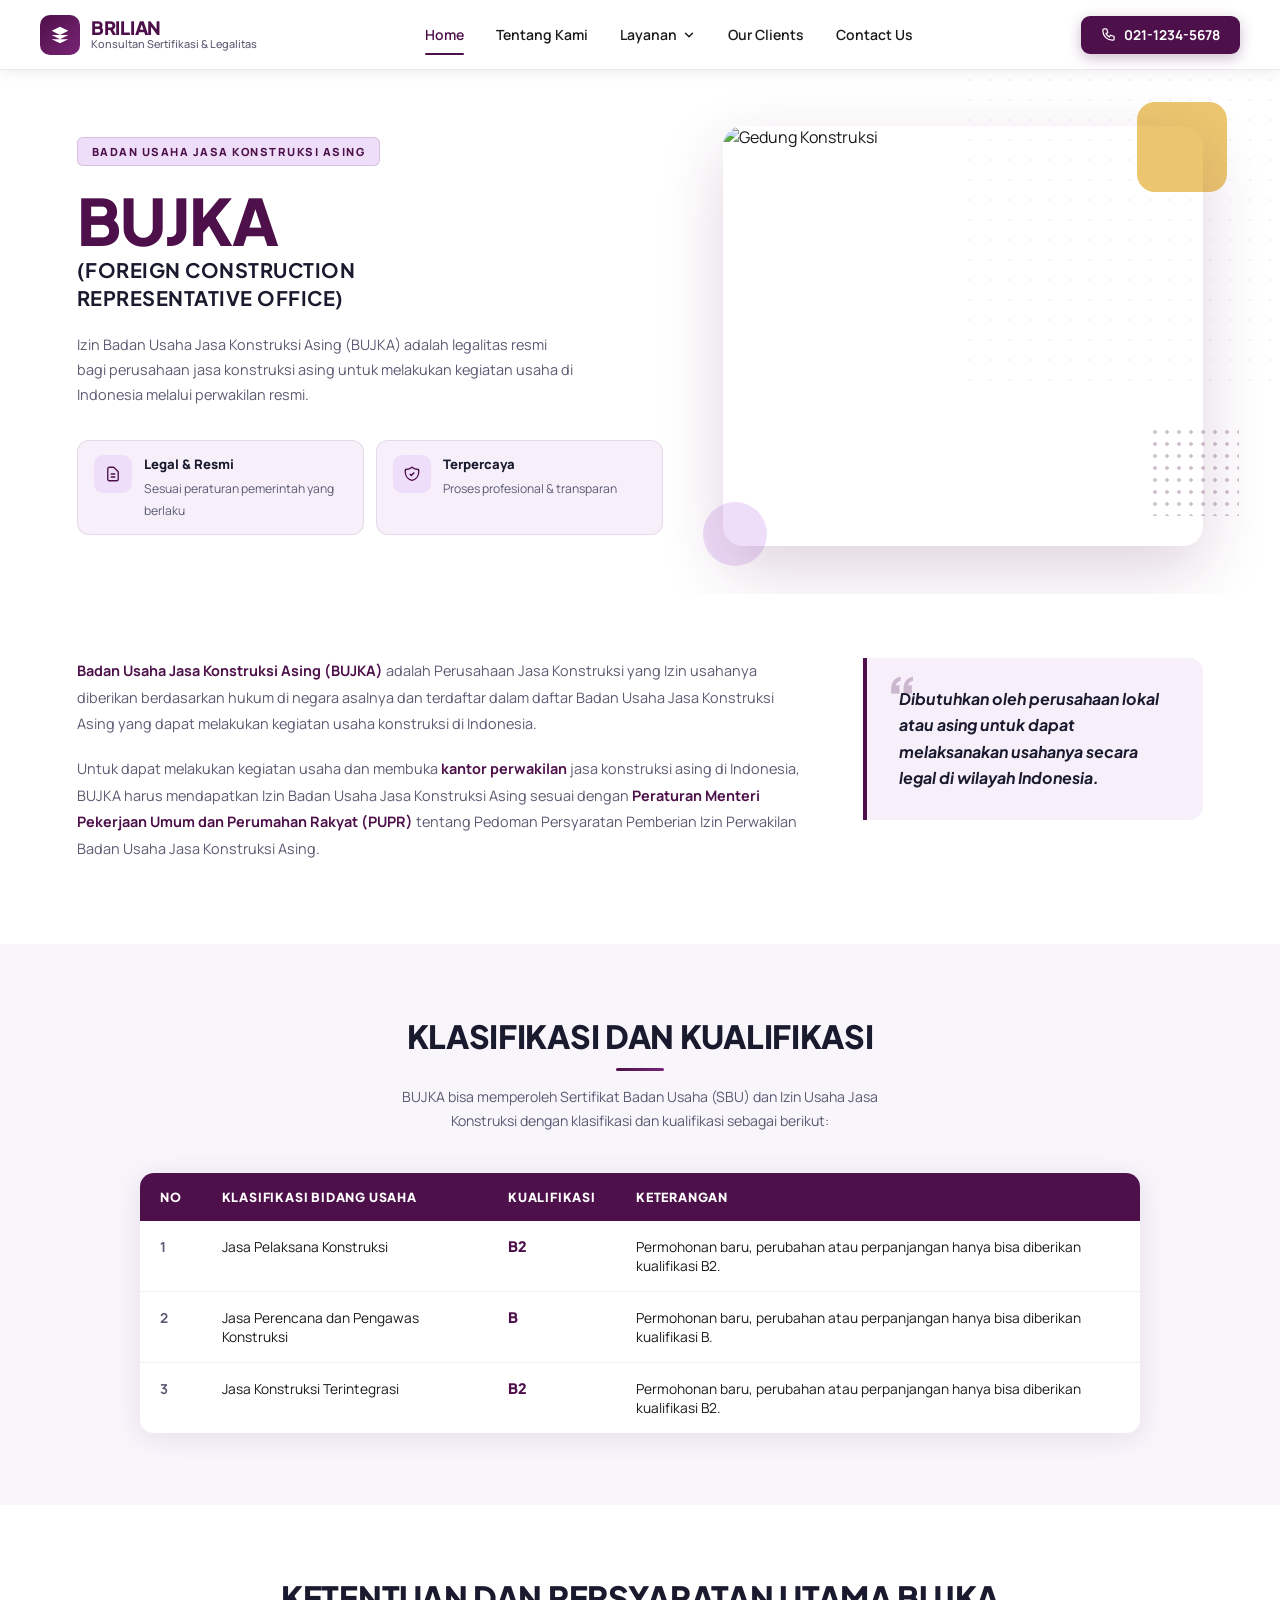
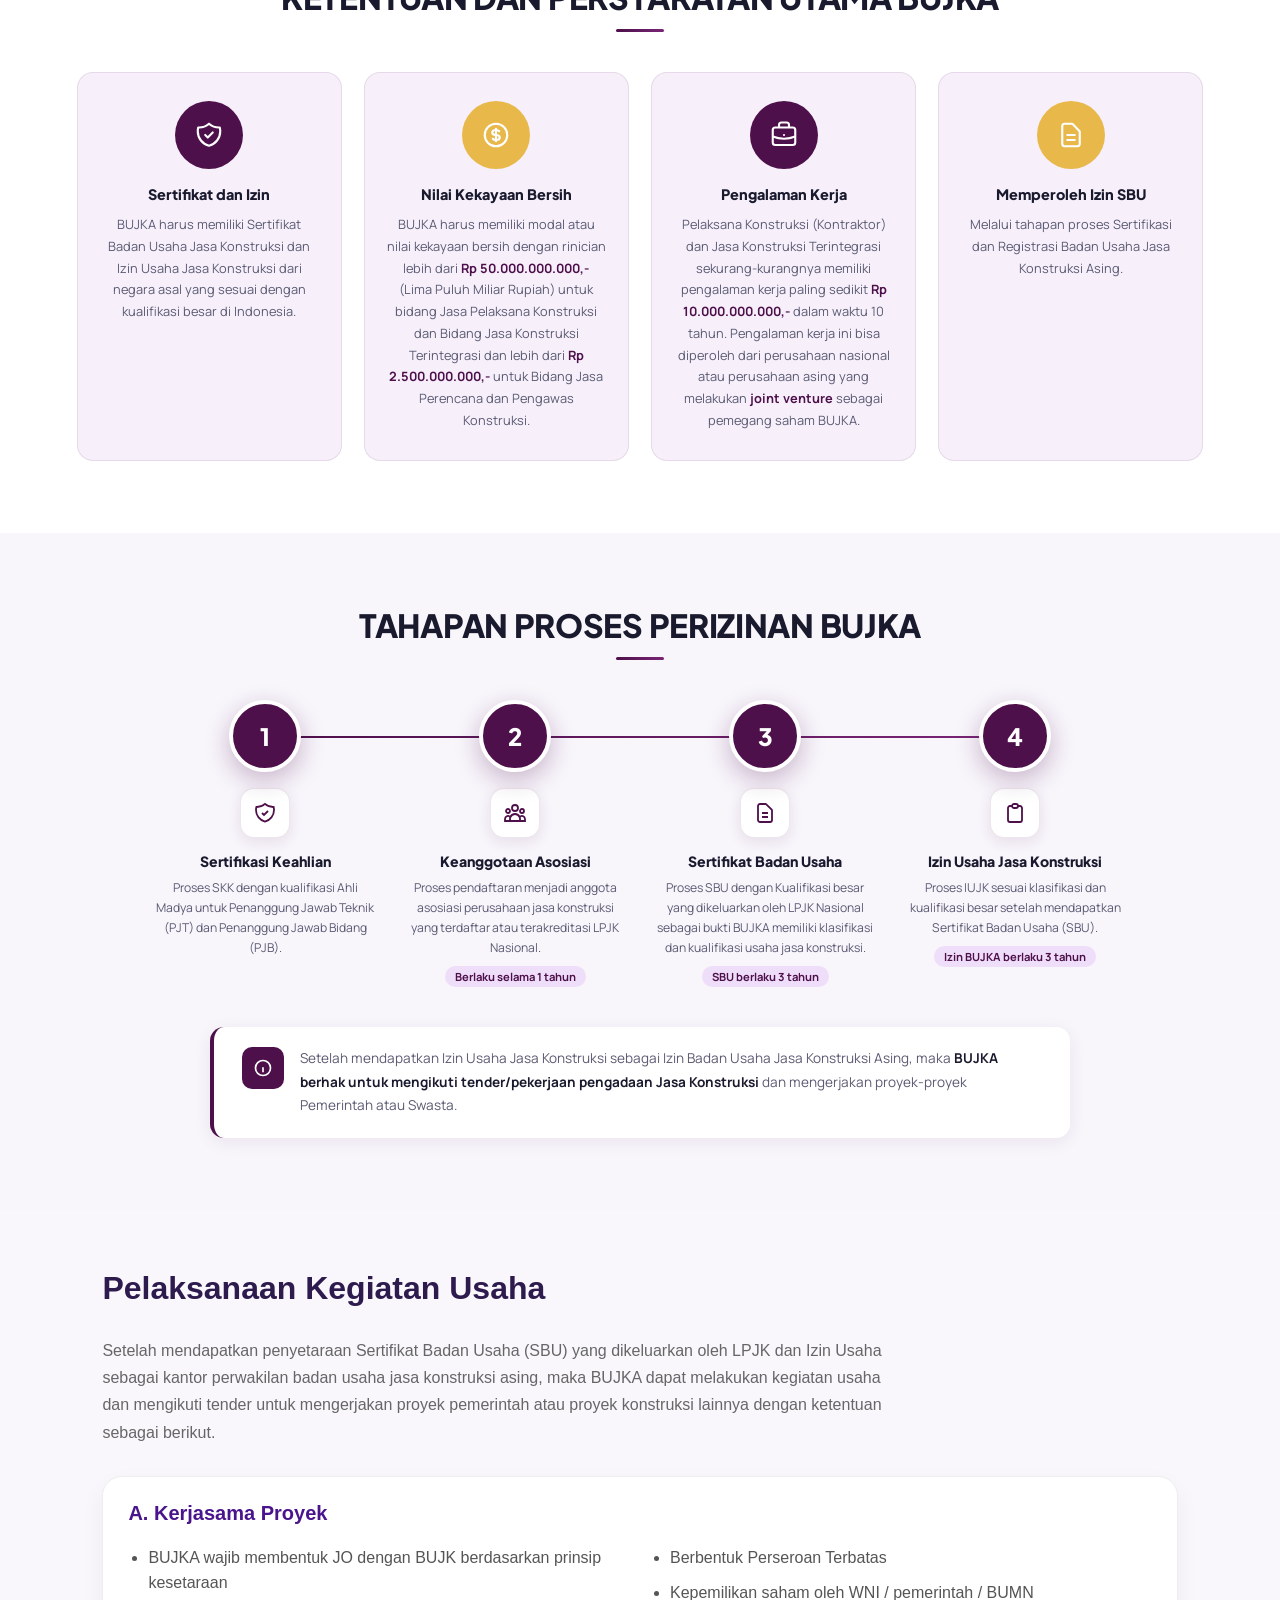
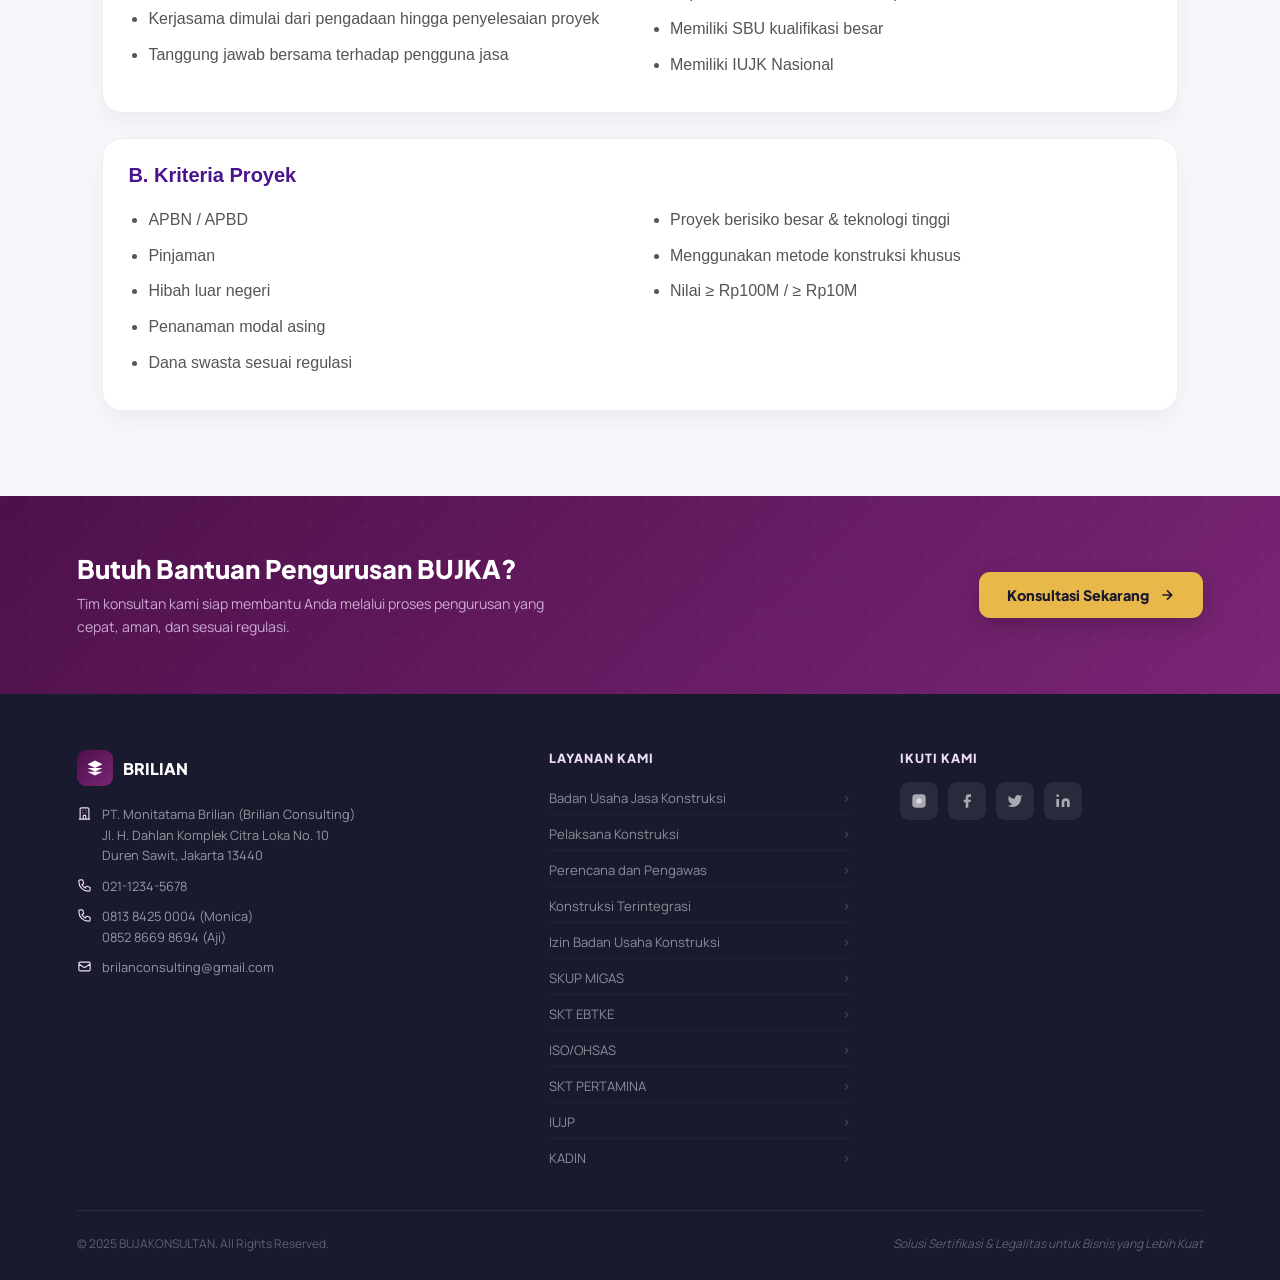
==== commit 86e9a0c9: "update project" ====
--- a/bujka.html
+++ b/bujka.html
@@ -384,6 +384,109 @@
 .proses-note-ico svg { width:20px; height:20px; fill:none; stroke:white; stroke-width:2; }
 .proses-note p { font-size:.85rem; color:var(--text-s); line-height:1.75; }
 .proses-note p strong { color:var(--dark); font-weight:700; }
+
+/* ══════════════════════════════════
+   PELAKSANAAN KEGIATAN USAHA
+══════════════════════════════════ */
+.section-container {
+  padding: 60px 8%;
+  background: #f9f7fc;
+  font-family: 'Poppins', sans-serif;
+}
+
+.section-title {
+  font-size: 32px;
+  font-weight: 700;
+  color: #2d1b4e;
+  margin-bottom: 30px;
+}
+
+.card {
+  background: #fff;
+  border-radius: 20px;
+  padding: 25px;
+  margin-bottom: 25px;
+  box-shadow: 0 10px 25px rgba(0,0,0,0.05);
+  border: 1px solid #eee;
+}
+
+.card-header {
+  display: flex;
+  align-items: center;
+  margin-bottom: 20px;
+}
+
+.card-header .icon {
+  background: linear-gradient(135deg, #6a1b9a, #8e24aa);
+  color: white;
+  width: 45px;
+  height: 45px;
+  border-radius: 12px;
+  display: flex;
+  align-items: center;
+  justify-content: center;
+  font-size: 20px;
+  margin-right: 12px;
+}
+
+.card-header h3 {
+  font-size: 20px;
+  color: #4a148c;
+}
+
+.card-content {
+  display: grid;
+  gap: 20px;
+}
+
+.grid-2 {
+  grid-template-columns: repeat(auto-fit, minmax(250px, 1fr));
+}
+
+.card-content ul {
+  padding-left: 20px;
+}
+
+.card-content li {
+  margin-bottom: 10px;
+  line-height: 1.6;
+  color: #555;
+}
+
+/* DESKRIPSI */
+.section-desc {
+  color: #666;
+  max-width: 800px;
+  line-height: 1.7;
+  margin-bottom: 30px;
+}
+
+/* ANIMASI */
+.fade-up {
+  opacity: 0;
+  transform: translateY(40px);
+  transition: all 0.8s ease;
+}
+
+.fade-up.show {
+  opacity: 1;
+  transform: translateY(0);
+}
+
+/* DELAY BIAR BERURUTAN */
+.delay-1 { transition-delay: 0.2s; }
+.delay-2 { transition-delay: 0.4s; }
+.delay-3 { transition-delay: 0.6s; }
+
+/* HOVER LEBIH HALUS */
+.card {
+  transition: all 0.35s ease;
+}
+
+.card:hover {
+  transform: translateY(-10px);
+  box-shadow: 0 20px 45px rgba(106, 27, 154, 0.18);
+}
 
 /* ══════════════════════════════════
    CTA BANNER
@@ -750,6 +853,61 @@
 </section>
 
 <!-- ═══════════════════
+     PELAKSANAAN KEGIATAN USAHA-->
+<section class="section-container">
+  <h2 class="section-title fade-up">Pelaksanaan Kegiatan Usaha</h2>
+
+  <p class="section-desc fade-up delay-1">
+    Setelah mendapatkan penyetaraan Sertifikat Badan Usaha (SBU) yang dikeluarkan oleh LPJK dan Izin Usaha sebagai kantor perwakilan badan usaha jasa konstruksi asing, maka BUJKA dapat melakukan kegiatan usaha dan mengikuti tender untuk mengerjakan proyek pemerintah atau proyek konstruksi lainnya dengan ketentuan sebagai berikut.
+  </p>
+
+  <!-- A. KERJASAMA -->
+  <div class="card fade-up delay-2">
+    <div class="card-header">
+      <h3>A. Kerjasama Proyek</h3>
+    </div>
+
+    <div class="card-content grid-2">
+      <ul>
+        <li>BUJKA wajib membentuk JO dengan BUJK berdasarkan prinsip kesetaraan</li>
+        <li>Kerjasama dimulai dari pengadaan hingga penyelesaian proyek</li>
+        <li>Tanggung jawab bersama terhadap pengguna jasa</li>
+      </ul>
+
+      <ul>
+        <li>Berbentuk Perseroan Terbatas</li>
+        <li>Kepemilikan saham oleh WNI / pemerintah / BUMN</li>
+        <li>Memiliki SBU kualifikasi besar</li>
+        <li>Memiliki IUJK Nasional</li>
+      </ul>
+    </div>
+  </div>
+
+  <!-- B. KRITERIA -->
+  <div class="card fade-up delay-3">
+    <div class="card-header">
+      <h3>B. Kriteria Proyek</h3>
+    </div>
+
+    <div class="card-content grid-2">
+      <ul>
+        <li>APBN / APBD</li>
+        <li>Pinjaman</li>
+        <li>Hibah luar negeri</li>
+        <li>Penanaman modal asing</li>
+        <li>Dana swasta sesuai regulasi</li>
+      </ul>
+
+      <ul>
+        <li>Proyek berisiko besar & teknologi tinggi</li>
+        <li>Menggunakan metode konstruksi khusus</li>
+        <li>Nilai ≥ Rp100M / ≥ Rp10M</li>
+      </ul>
+    </div>
+  </div>
+</section>
+
+<!-- ═══════════════════
      CTA BANNER
 ═══════════════════ -->
 <section class="cta-section">
@@ -764,6 +922,7 @@
     </a>
   </div>
 </section>
+
 
 <!-- ═══════════════════
      FOOTER
@@ -860,6 +1019,19 @@
 
     document.body.appendChild(script);
   });
+
+   const elements = document.querySelectorAll(".fade-up");
+
+  const observer = new IntersectionObserver((entries) => {
+    entries.forEach((entry) => {
+      if (entry.isIntersecting) {
+        entry.target.classList.add("show");
+      }
+    });
+  }, { threshold: 0.2 });
+
+  elements.forEach((el) => observer.observe(el));
+
   
   /* scroll reveal */
   const io = new IntersectionObserver(entries => {
